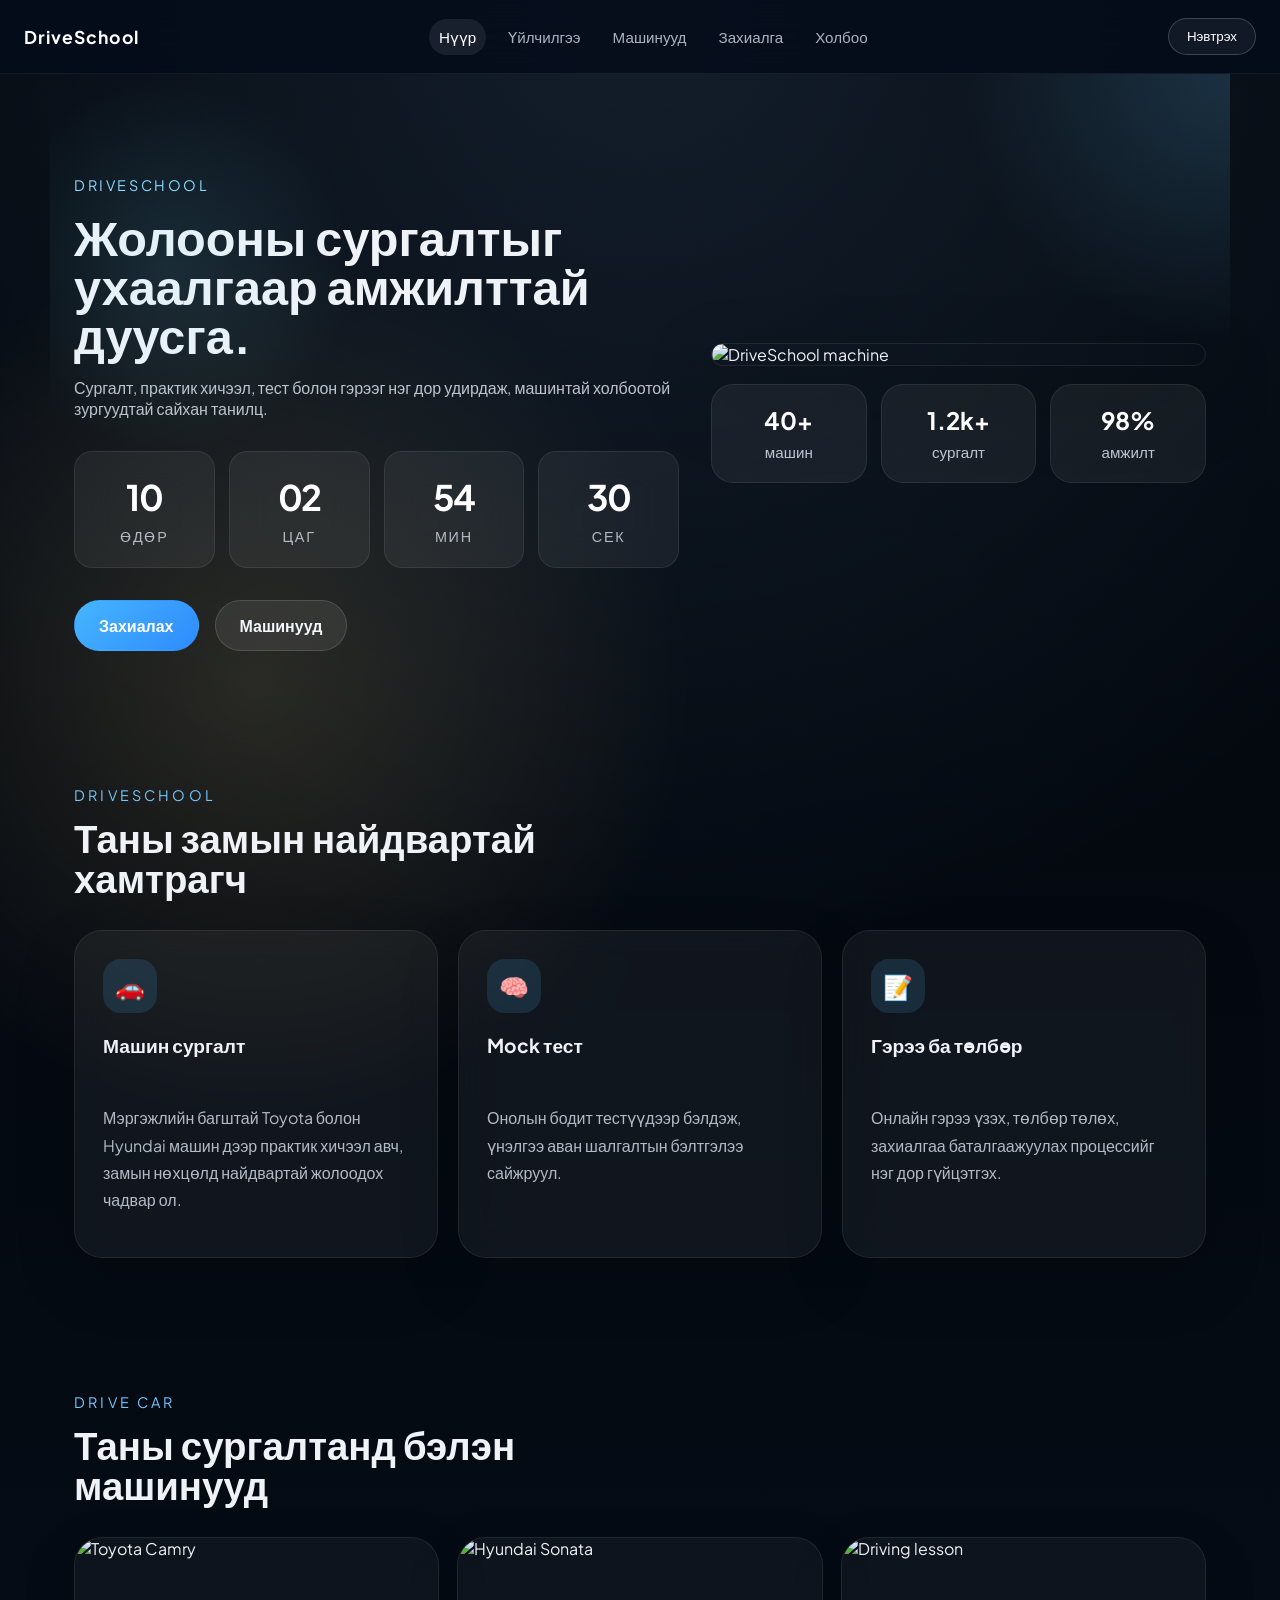
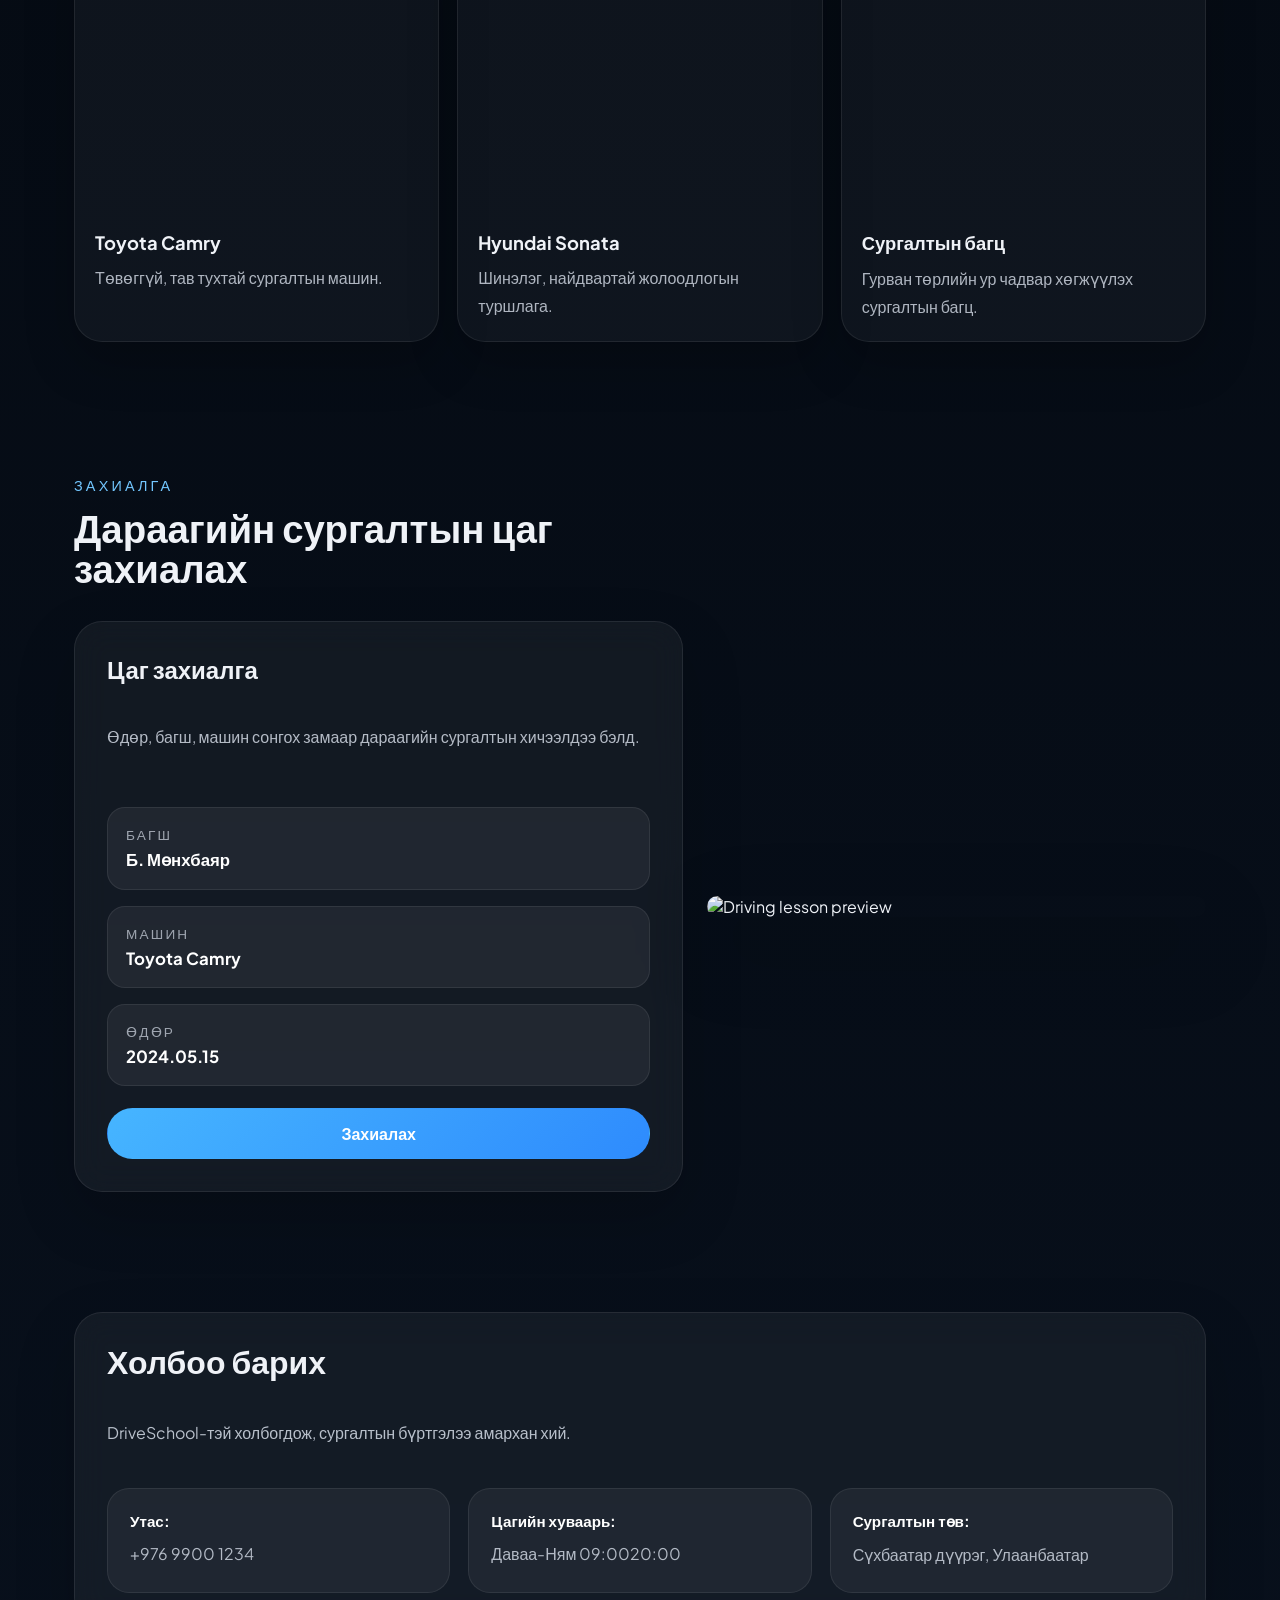
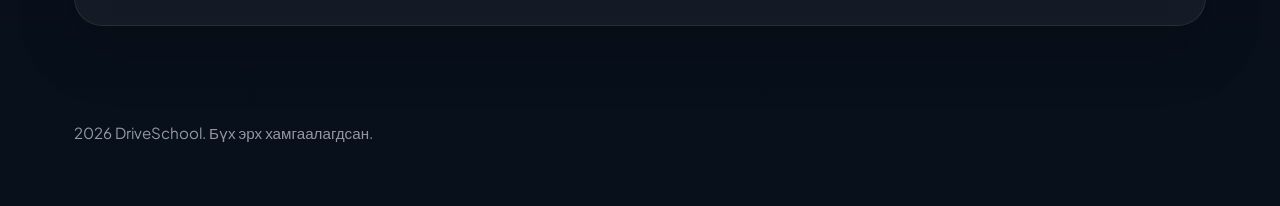
==== index.html @ d587dac7 "first commit" ====
﻿<!DOCTYPE html>
<html lang="mn">
<head>
  <meta charset="UTF-8">
  <meta name="viewport" content="width=device-width, initial-scale=1.0">
  <title>DriveSchool  Жолооны сургалтын систем</title>
  <link rel="preconnect" href="https://fonts.googleapis.com">
  <link href="https://fonts.googleapis.com/css2?family=Plus+Jakarta+Sans:wght@400;500;600;700&display=swap" rel="stylesheet">
  <link rel="stylesheet" href="style.css">
</head>
<body>
  <div class="page-shell">
    <nav class="topbar">
      <a class="brand" href="#home">DriveSchool</a>
      <div class="nav-links">
        <a href="#home" class="nav-link active">Нүүр</a>
        <a href="#services" class="nav-link">Үйлчилгээ</a>
        <a href="#cars" class="nav-link">Машинууд</a>
        <a href="#booking" class="nav-link">Захиалга</a>
        <a href="#contact" class="nav-link">Холбоо</a>
      </div>
      <button class="topbar-btn">Нэвтрэх</button>
    </nav>

    <header class="hero" id="home">
      <div class="hero-copy">
        <span class="eyebrow">DriveSchool</span>
        <h1>Жолооны сургалтыг ухаалгаар амжилттай дуусга.</h1>
        <p>Сургалт, практик хичээл, тест болон гэрээг нэг дор удирдаж, машинтай холбоотой зургуудтай сайхан танилц.</p>
        <div class="countdown-grid" aria-label="Countdown timer">
          <div class="count-box"><span id="days">00</span><small>өдөр</small></div>
          <div class="count-box"><span id="hours">00</span><small>цаг</small></div>
          <div class="count-box"><span id="minutes">00</span><small>мин</small></div>
          <div class="count-box"><span id="seconds">00</span><small>сек</small></div>
        </div>
        <div class="hero-actions">
          <a href="#booking" class="btn btn-primary">Захиалах</a>
          <a href="#cars" class="btn btn-secondary">Машинууд</a>
        </div>
      </div>

      <div class="hero-visual">
        <div class="hero-card">
          <img src="https://images.unsplash.com/photo-1617132920255-6429331d1285?auto=format&fit=crop&w=900&q=80" alt="DriveSchool machine" />
        </div>
        <div class="hero-meta">
          <div><strong>40+</strong><span>машин</span></div>
          <div><strong>1.2k+</strong><span>сургалт</span></div>
          <div><strong>98%</strong><span>амжилт</span></div>
        </div>
      </div>
    </header>

    <section class="section services" id="services">
      <div class="section-head">
        <p class="section-label">DriveSchool</p>
        <h2>Таны замын найдвартай хамтрагч</h2>
      </div>
      <div class="card-grid">
        <article class="glass-card">
          <div class="card-icon">🚗</div>
          <h3>Машин сургалт</h3>
          <p>Мэргэжлийн багштай Toyota болон Hyundai машин дээр практик хичээл авч, замын нөхцөлд найдвартай жолоодох чадвар ол.</p>
        </article>
        <article class="glass-card">
          <div class="card-icon">🧠</div>
          <h3>Mock тест</h3>
          <p>Онолын бодит тестүүдээр бэлдэж, үнэлгээ аван шалгалтын бэлтгэлээ сайжруул.</p>
        </article>
        <article class="glass-card">
          <div class="card-icon">📝</div>
          <h3>Гэрээ ба төлбөр</h3>
          <p>Онлайн гэрээ үзэх, төлбөр төлөх, захиалгаа баталгаажуулах процессийг нэг дор гүйцэтгэх.</p>
        </article>
      </div>
    </section>

    <section class="section cars" id="cars">
      <div class="section-head">
        <p class="section-label">Drive Car</p>
        <h2>Таны сургалтанд бэлэн машинууд</h2>
      </div>
      <div class="car-grid">
        <article class="car-card">
          <img src="https://images.unsplash.com/photo-1493238792000-8113da705763?auto=format&fit=crop&w=900&q=80" alt="Toyota Camry" />
          <div class="car-card-copy">
            <h3>Toyota Camry</h3>
            <p>Төвөггүй, тав тухтай сургалтын машин.</p>
          </div>
        </article>
        <article class="car-card">
          <img src="https://images.unsplash.com/photo-1503376780353-7e6692767b70?auto=format&fit=crop&w=900&q=80" alt="Hyundai Sonata" />
          <div class="car-card-copy">
            <h3>Hyundai Sonata</h3>
            <p>Шинэлэг, найдвартай жолоодлогын туршлага.</p>
          </div>
        </article>
        <article class="car-card">
          <img src="https://images.unsplash.com/photo-1502877338535-766e1452684a?auto=format&fit=crop&w=900&q=80" alt="Driving lesson" />
          <div class="car-card-copy">
            <h3>Сургалтын багц</h3>
            <p>Гурван төрлийн ур чадвар хөгжүүлэх сургалтын багц.</p>
          </div>
        </article>
      </div>
    </section>

    <section class="section booking" id="booking">
      <div class="section-head">
        <p class="section-label">Захиалга</p>
        <h2>Дараагийн сургалтын цаг захиалах</h2>
      </div>
      <div class="booking-grid">
        <div class="booking-panel glass-card">
          <h3>Цаг захиалга</h3>
          <p>Өдөр, багш, машин сонгох замаар дараагийн сургалтын хичээлдээ бэлд.</p>
          <div class="booking-meta">
            <div><span>Багш</span><strong>Б. Мөнхбаяр</strong></div>
            <div><span>Машин</span><strong>Toyota Camry</strong></div>
            <div><span>Өдөр</span><strong>2024.05.15</strong></div>
          </div>
          <a href="#contact" class="btn btn-primary">Захиалах</a>
        </div>
        <div class="booking-preview">
          <img src="https://images.unsplash.com/photo-1511919884226-fd3cad34687c?auto=format&fit=crop&w=900&q=80" alt="Driving lesson preview" />
        </div>
      </div>
    </section>

    <section class="section contact" id="contact">
      <div class="contact-panel glass-card">
        <h2>Холбоо барих</h2>
        <p>DriveSchool-тэй холбогдож, сургалтын бүртгэлээ амархан хий.</p>
        <div class="contact-grid">
          <div><strong>Утас:</strong><p>+976 9900 1234</p></div>
          <div><strong>Цагийн хуваарь:</strong><p>Даваа-Ням 09:0020:00</p></div>
          <div><strong>Сургалтын төв:</strong><p>Сүхбаатар дүүрэг, Улаанбаатар</p></div>
        </div>
      </div>
    </section>

    <footer class="footer">
      <p> 2026 DriveSchool. Бүх эрх хамгаалагдсан.</p>
    </footer>
  </div>

  <script src="app.js"></script>
</body>
</html>
---- style.css ----
﻿/* DriveSchool  Dark glass landing page */
*, *::before, *::after { box-sizing: border-box; }
html, body { margin: 0; padding: 0; min-height: 100%; font-family: 'Plus Jakarta Sans', sans-serif; background: radial-gradient(circle at top, rgba(136, 196, 255, 0.12), transparent 28%), radial-gradient(circle at 20% 20%, rgba(255, 218, 128, 0.14), transparent 15%), linear-gradient(180deg, #03070d 0%, #08101c 100%); color: #eff2f7; }
body { overflow-x: hidden; }
img { max-width: 100%; display: block; }
a { color: inherit; text-decoration: none; }
.page-shell { padding-bottom: 48px; }
.topbar { position: sticky; top: 0; z-index: 20; display: flex; align-items: center; justify-content: space-between; gap: 16px; padding: 18px 24px; background: rgba(4, 12, 26, 0.82); border-bottom: 1px solid rgba(255,255,255,0.06); backdrop-filter: blur(18px); }
.brand { font-size: 1.1rem; font-weight: 700; letter-spacing: 0.06em; color: #fff; }
.nav-links { display: flex; flex-wrap: wrap; gap: 12px; }
.nav-link { font-size: 0.95rem; color: rgba(237,244,255,0.72); padding: 8px 10px; border-radius: 999px; transition: background 0.2s ease, color 0.2s ease; }
.nav-link:hover, .nav-link.active { background: rgba(255,255,255,0.08); color: #fff; }
.topbar-btn { border: 1px solid rgba(255,255,255,0.18); background: rgba(255,255,255,0.06); color: #fff; padding: 10px 18px; border-radius: 999px; cursor: pointer; transition: background 0.2s ease; }
.topbar-btn:hover { background: rgba(255,255,255,0.12); }
.hero { position: relative; display: grid; grid-template-columns: 1.1fr 0.9fr; align-items: center; gap: 32px; max-width: 1180px; margin: 0 auto; padding: 100px 24px 60px; }
.hero::before { content: ''; position: absolute; inset: 0; background: radial-gradient(circle at top right, rgba(103, 198, 255, 0.18), transparent 20%), radial-gradient(circle at 10% 30%, rgba(129, 230, 250, 0.12), transparent 16%); pointer-events: none; }
.eyebrow { display: inline-flex; align-items: center; gap: 10px; margin-bottom: 18px; font-size: 0.9rem; color: #8dd8ff; text-transform: uppercase; letter-spacing: 0.18em; }
.hero-copy h1 { font-size: clamp(3rem, 3.8vw, 4.8rem); line-height: 1.01; margin: 0 0 18px; max-width: 620px; }
.hero-copy p { max-width: 600px; font-size: 1rem; color: rgba(237,244,255,0.78); margin-bottom: 32px; }
.countdown-grid { display: grid; grid-template-columns: repeat(4, minmax(0, 1fr)); gap: 14px; margin-bottom: 32px; }
.count-box { background: rgba(255,255,255,0.06); border: 1px solid rgba(255,255,255,0.08); border-radius: 18px; padding: 22px 18px; text-align: center; backdrop-filter: blur(18px); }
.count-box span { display: block; font-size: 2.2rem; font-weight: 700; color: #fff; letter-spacing: -0.04em; }
.count-box small { display: block; margin-top: 8px; font-size: 0.9rem; color: rgba(237,244,255,0.72); text-transform: uppercase; letter-spacing: 0.12em; }
.hero-actions { display: flex; flex-wrap: wrap; gap: 16px; }
.btn { display: inline-flex; align-items: center; justify-content: center; gap: 10px; padding: 14px 24px; border-radius: 999px; border: 1px solid transparent; font-weight: 600; transition: transform 0.2s ease, background 0.2s ease, border-color 0.2s ease; }
.btn:hover { transform: translateY(-1px); }
.btn-primary { background: linear-gradient(135deg, #46b5ff, #2e8bfd); color: #fff; }
.btn-secondary { background: rgba(255,255,255,0.08); color: #f4f7ff; border-color: rgba(255,255,255,0.14); }
.hero-visual { display: grid; gap: 18px; }
.hero-card { border-radius: 30px; overflow: hidden; box-shadow: 0 30px 70px rgba(0,0,0,0.35); border: 1px solid rgba(255,255,255,0.08); }
.hero-card img { width: 100%; height: 100%; object-fit: cover; }
.hero-meta { display: grid; grid-template-columns: repeat(3, minmax(0, 1fr)); gap: 14px; }
.hero-meta div { background: rgba(255,255,255,0.06); border: 1px solid rgba(255,255,255,0.08); border-radius: 22px; padding: 20px; text-align: center; }
.hero-meta strong { display: block; font-size: 1.5rem; color: #fff; margin-bottom: 6px; }
.hero-meta span { font-size: 0.95rem; color: rgba(237,244,255,0.78); }
.section { max-width: 1180px; margin: 0 auto; padding: 60px 24px; }
.section-head { max-width: 640px; margin-bottom: 32px; }
.section-label { font-size: 0.9rem; text-transform: uppercase; letter-spacing: 0.22em; color: #73c7ff; margin-bottom: 14px; }
.section h2 { font-size: clamp(2rem, 3vw, 3.2rem); margin: 0; line-height: 1.05; }
.card-grid { display: grid; grid-template-columns: repeat(3, minmax(0, 1fr)); gap: 20px; }
.glass-card { background: rgba(255,255,255,0.05); border: 1px solid rgba(255,255,255,0.08); border-radius: 28px; padding: 28px; backdrop-filter: blur(16px); box-shadow: 0 24px 60px rgba(0,0,0,0.18); min-height: 240px; display: flex; flex-direction: column; gap: 20px; }
.card-icon { width: 54px; height: 54px; display: grid; place-items: center; border-radius: 18px; background: rgba(70, 181, 255, 0.14); font-size: 1.5rem; }
.glass-card h3 { font-size: 1.2rem; margin: 0 0 10px; }
.glass-card p { color: rgba(237,244,255,0.74); line-height: 1.7; }
.car-grid { display: grid; grid-template-columns: repeat(3, minmax(0, 1fr)); gap: 18px; }
.car-card { border-radius: 28px; overflow: hidden; background: rgba(255,255,255,0.04); border: 1px solid rgba(255,255,255,0.08); box-shadow: 0 20px 50px rgba(0,0,0,0.22); }
.car-card img { width: 100%; aspect-ratio: 4 / 3; object-fit: cover; }
.car-card-copy { padding: 20px; }
.car-card-copy h3 { margin: 0 0 10px; font-size: 1.15rem; }
.car-card-copy p { margin: 0; color: rgba(237,244,255,0.72); line-height: 1.75; }
.booking-grid { display: grid; grid-template-columns: 1.1fr 0.9fr; gap: 24px; align-items: center; }
.booking-panel { padding: 32px; display: flex; flex-direction: column; gap: 22px; }
.booking-panel h3 { margin: 0; font-size: 1.5rem; }
.booking-panel p { color: rgba(237,244,255,0.74); line-height: 1.8; }
.booking-meta { display: grid; gap: 16px; margin-top: 18px; }
.booking-meta div { background: rgba(255,255,255,0.06); border: 1px solid rgba(255,255,255,0.08); border-radius: 18px; padding: 18px; }
.booking-meta span { display: block; font-size: 0.85rem; color: rgba(237,244,255,0.62); text-transform: uppercase; letter-spacing: 0.16em; margin-bottom: 6px; }
.booking-meta strong { font-size: 1.05rem; display: block; color: #fff; }
.booking-preview { border-radius: 30px; overflow: hidden; box-shadow: 0 30px 80px rgba(0,0,0,0.28); }
.booking-preview img { width: 100%; height: 100%; object-fit: cover; }
.contact-panel { padding: 32px; display: grid; gap: 24px; }
.contact-panel h2 { margin: 0; font-size: clamp(2rem, 2.4vw, 3rem); }
.contact-panel p { color: rgba(237,244,255,0.76); line-height: 1.8; max-width: 620px; }
.contact-grid { display: grid; grid-template-columns: repeat(3, minmax(0, 1fr)); gap: 18px; }
.contact-grid div { background: rgba(255,255,255,0.05); border: 1px solid rgba(255,255,255,0.08); border-radius: 22px; padding: 22px; }
.contact-grid strong { display: block; margin-bottom: 10px; font-size: 0.95rem; color: #fff; }
.contact-grid p { margin: 0; color: rgba(237,244,255,0.72); }
.footer { max-width: 1180px; margin: 0 auto; padding: 22px 24px 0; color: rgba(237,244,255,0.6); font-size: 0.95rem; }
@media (max-width: 1080px) { .hero, .booking-grid { grid-template-columns: 1fr; } .hero-meta, .card-grid, .car-grid, .contact-grid { grid-template-columns: 1fr 1fr; } }
@media (max-width: 820px) { .topbar { flex-direction: column; align-items: flex-start; } .hero { padding-top: 80px; } .nav-links { width: 100%; justify-content: flex-start; } .hero-copy h1 { font-size: 2.8rem; } .countdown-grid { grid-template-columns: repeat(2, minmax(0, 1fr)); } .hero-meta, .card-grid, .car-grid, .contact-grid { grid-template-columns: 1fr; } }
@media (max-width: 560px) { .hero { padding: 60px 18px 40px; } .topbar { padding: 16px 18px; } .hero-copy p, .section h2 { font-size: 1rem; } .count-box { padding: 18px 14px; } }
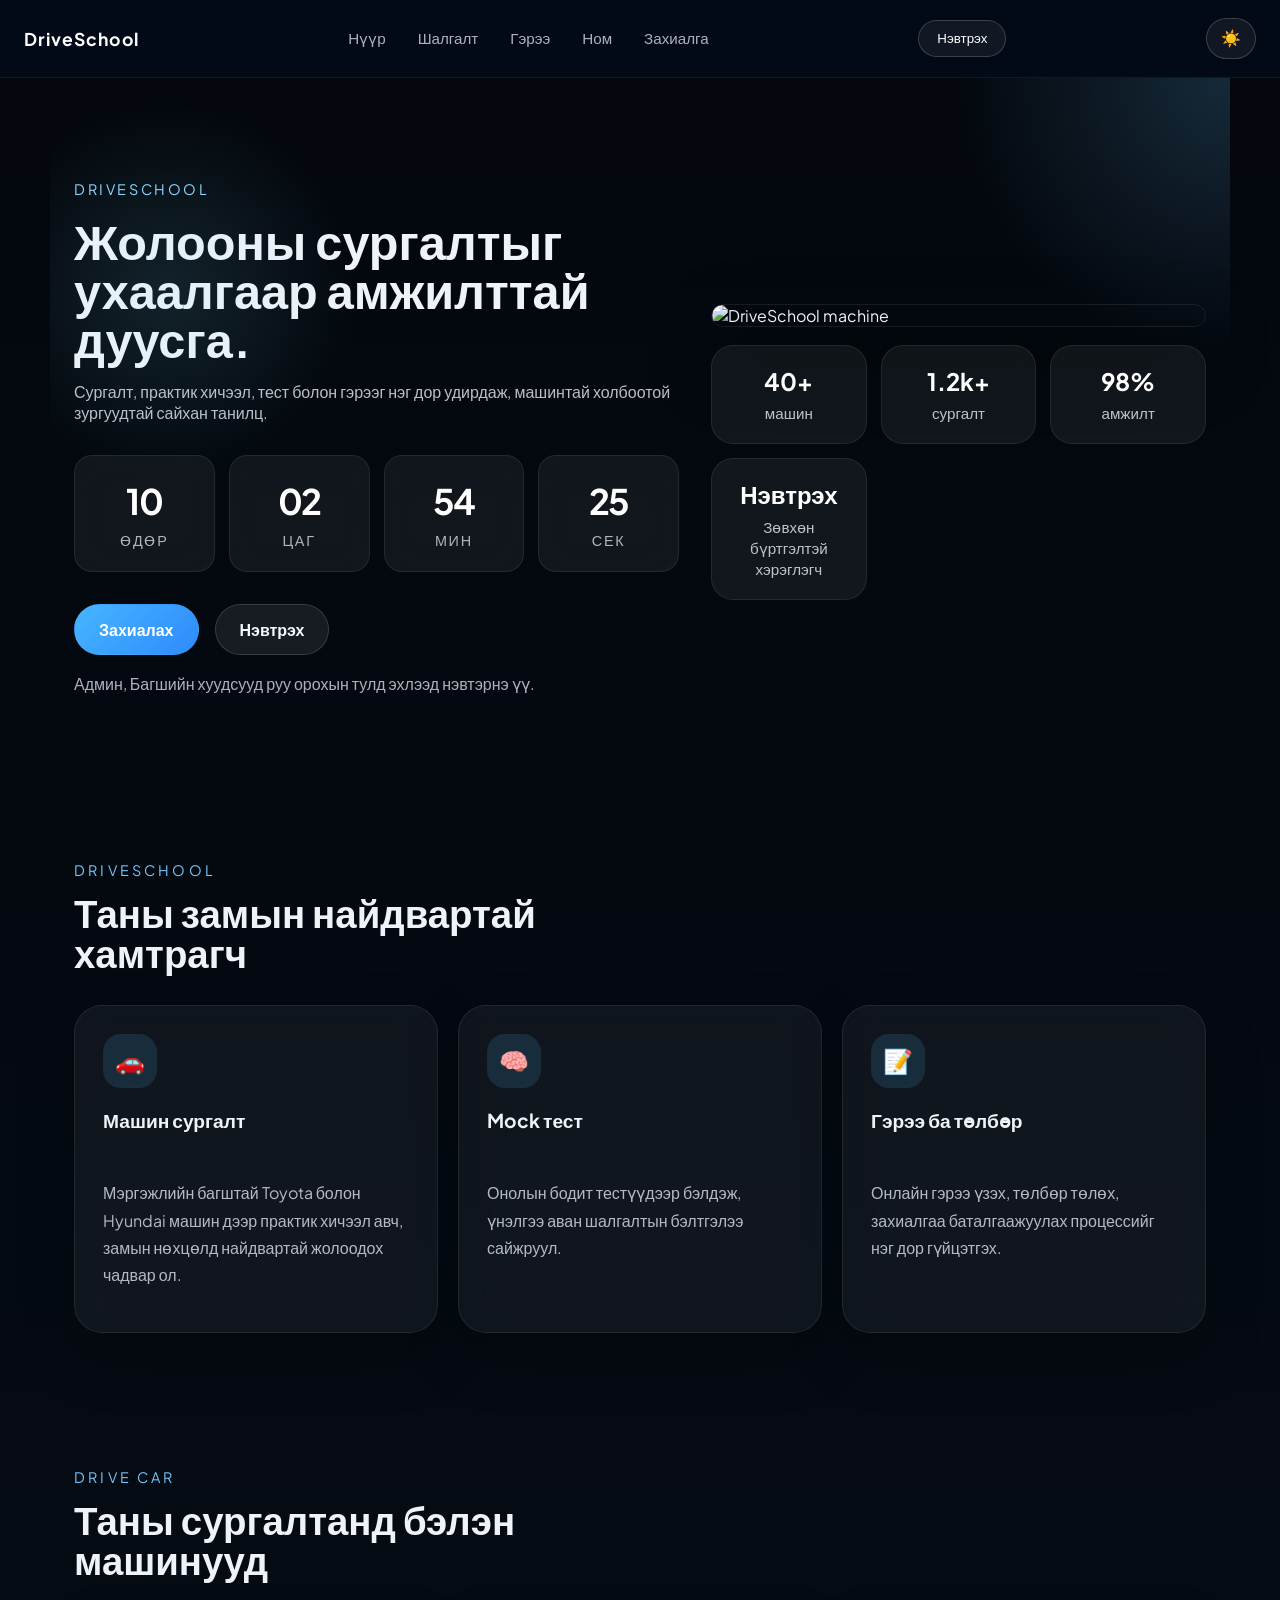
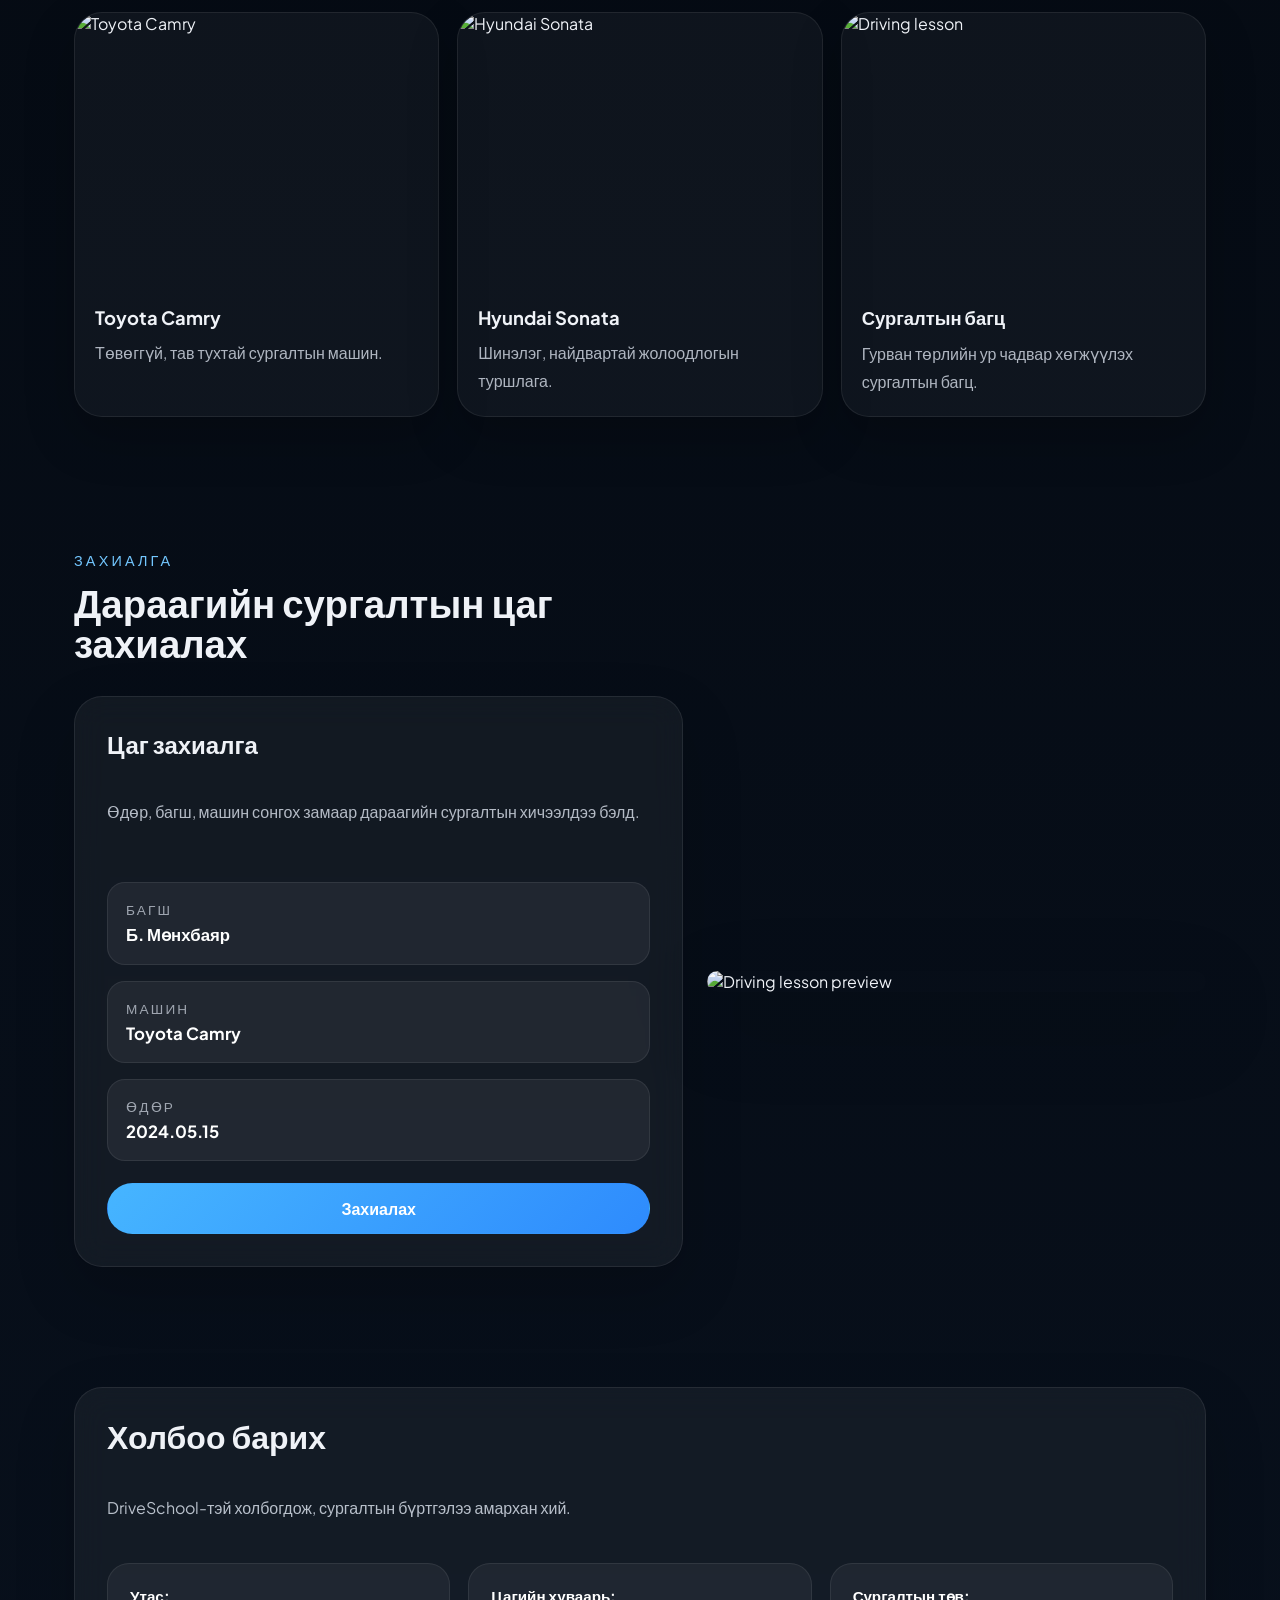
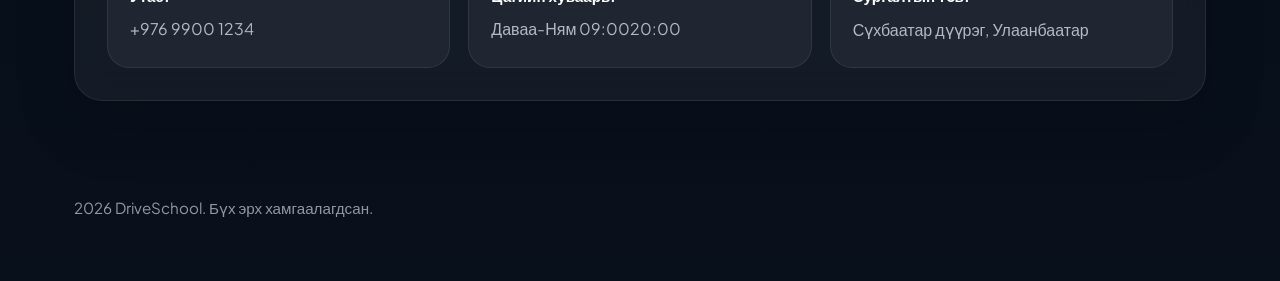
==== commit 97df9bf4: "haha" ====
--- a/index.html
+++ b/index.html
@@ -11,15 +11,16 @@
 <body>
   <div class="page-shell">
     <nav class="topbar">
-      <a class="brand" href="#home">DriveSchool</a>
+      <a class="brand" href="index.html">DriveSchool</a>
       <div class="nav-links">
-        <a href="#home" class="nav-link active">Нүүр</a>
-        <a href="#services" class="nav-link">Үйлчилгээ</a>
-        <a href="#cars" class="nav-link">Машинууд</a>
-        <a href="#booking" class="nav-link">Захиалга</a>
-        <a href="#contact" class="nav-link">Холбоо</a>
+        <a href="index.html" class="nav-link active">Нүүр</a>
+        <a href="test.html" class="nav-link">Шалгалт</a>
+        <a href="contract.html" class="nav-link">Гэрээ</a>
+        <a href="book.html" class="nav-link">Ном</a>
+        <a href="booking.html" class="nav-link">Захиалга</a>
       </div>
       <button class="topbar-btn">Нэвтрэх</button>
+      <button class="theme-btn" type="button" aria-label="Тод/хар горим">🌙</button>
     </nav>
 
     <header class="hero" id="home">
@@ -34,9 +35,10 @@
           <div class="count-box"><span id="seconds">00</span><small>сек</small></div>
         </div>
         <div class="hero-actions">
-          <a href="#booking" class="btn btn-primary">Захиалах</a>
-          <a href="#cars" class="btn btn-secondary">Машинууд</a>
+          <a href="booking.html" class="btn btn-primary">Захиалах</a>
+          <a href="login.html" class="btn btn-secondary">Нэвтрэх</a>
         </div>
+        <p style="color: rgba(237,244,255,0.72); margin-top: 18px; max-width: 620px;">Админ, Багшийн хуудсууд руу орохын тулд эхлээд нэвтэрнэ үү.</p>
       </div>
 
       <div class="hero-visual">
@@ -47,6 +49,7 @@
           <div><strong>40+</strong><span>машин</span></div>
           <div><strong>1.2k+</strong><span>сургалт</span></div>
           <div><strong>98%</strong><span>амжилт</span></div>
+          <div><strong>Нэвтрэх</strong><span>Зөвхөн бүртгэлтэй хэрэглэгч</span></div>
         </div>
       </div>
     </header>
--- a/style.css
+++ b/style.css
@@ -1,6 +1,23 @@
-﻿/* DriveSchool  Dark glass landing page */
-*, *::before, *::after { box-sizing: border-box; }
-html, body { margin: 0; padding: 0; min-height: 100%; font-family: 'Plus Jakarta Sans', sans-serif; background: radial-gradient(circle at top, rgba(136, 196, 255, 0.12), transparent 28%), radial-gradient(circle at 20% 20%, rgba(255, 218, 128, 0.14), transparent 15%), linear-gradient(180deg, #03070d 0%, #08101c 100%); color: #eff2f7; }
+﻿:root {
+  --bg-main: linear-gradient(180deg, #03070d 0%, #08101c 100%);
+  --bg-surface: rgba(255,255,255,0.05);
+  --bg-surface-strong: rgba(255,255,255,0.08);
+  --bg-surface-soft: rgba(255,255,255,0.04);
+  --text-main: #eff2f7;
+  --text-muted: rgba(237,244,255,0.72);
+  --text-muted-strong: rgba(237,244,255,0.82);
+  --border: rgba(255,255,255,0.08);
+  --border-soft: rgba(255,255,255,0.06);
+  --accent: #46b5ff;
+  --accent-strong: #2e8bfd;
+  --shadow: 0 30px 70px rgba(0,0,0,0.35);
+  --shadow-soft: 0 24px 60px rgba(0,0,0,0.18);
+  --surface-blur: blur(18px);
+  --panel-bg: rgba(4, 12, 26, 0.82);
+}
+
+* , *::before, *::after { box-sizing: border-box; }
+html, body { margin: 0; padding: 0; min-height: 100%; font-family: 'Plus Jakarta Sans', sans-serif; background: var(--bg-main); color: var(--text-main); }
 body { overflow-x: hidden; }
 img { max-width: 100%; display: block; }
 a { color: inherit; text-decoration: none; }
@@ -12,6 +29,8 @@
 .nav-link:hover, .nav-link.active { background: rgba(255,255,255,0.08); color: #fff; }
 .topbar-btn { border: 1px solid rgba(255,255,255,0.18); background: rgba(255,255,255,0.06); color: #fff; padding: 10px 18px; border-radius: 999px; cursor: pointer; transition: background 0.2s ease; }
 .topbar-btn:hover { background: rgba(255,255,255,0.12); }
+.theme-btn { border: 1px solid rgba(255,255,255,0.18); background: rgba(255,255,255,0.06); color: #fff; padding: 10px 14px; border-radius: 999px; cursor: pointer; transition: background 0.2s ease; font-size: 1rem; }
+.theme-btn:hover { background: rgba(255,255,255,0.12); }
 .hero { position: relative; display: grid; grid-template-columns: 1.1fr 0.9fr; align-items: center; gap: 32px; max-width: 1180px; margin: 0 auto; padding: 100px 24px 60px; }
 .hero::before { content: ''; position: absolute; inset: 0; background: radial-gradient(circle at top right, rgba(103, 198, 255, 0.18), transparent 20%), radial-gradient(circle at 10% 30%, rgba(129, 230, 250, 0.12), transparent 16%); pointer-events: none; }
 .eyebrow { display: inline-flex; align-items: center; gap: 10px; margin-bottom: 18px; font-size: 0.9rem; color: #8dd8ff; text-transform: uppercase; letter-spacing: 0.18em; }
@@ -69,3 +88,74 @@
 @media (max-width: 1080px) { .hero, .booking-grid { grid-template-columns: 1fr; } .hero-meta, .card-grid, .car-grid, .contact-grid { grid-template-columns: 1fr 1fr; } }
 @media (max-width: 820px) { .topbar { flex-direction: column; align-items: flex-start; } .hero { padding-top: 80px; } .nav-links { width: 100%; justify-content: flex-start; } .hero-copy h1 { font-size: 2.8rem; } .countdown-grid { grid-template-columns: repeat(2, minmax(0, 1fr)); } .hero-meta, .card-grid, .car-grid, .contact-grid { grid-template-columns: 1fr; } }
 @media (max-width: 560px) { .hero { padding: 60px 18px 40px; } .topbar { padding: 16px 18px; } .hero-copy p, .section h2 { font-size: 1rem; } .count-box { padding: 18px 14px; } }
+
+body.light { background: linear-gradient(180deg, #f4f6fb 0%, #e6ebf5 100%); color: #122135; }
+body.light .topbar { background: rgba(255,255,255,0.92); border-color: rgba(18,33,53,0.1); }
+body.light .brand, body.light .nav-link, body.light .topbar-btn, body.light .theme-btn { color: #122135; }
+body.light .nav-link:hover, body.light .nav-link.active { background: rgba(18,33,53,0.08); color: #122135; }
+body.light .topbar-btn, body.light .theme-btn { background: rgba(18,33,53,0.06); border-color: rgba(18,33,53,0.12); }
+body.light .hero::before { background: radial-gradient(circle at top right, rgba(46, 181, 255, 0.12), transparent 20%), radial-gradient(circle at 10% 30%, rgba(33, 91, 177, 0.08), transparent 16%); }
+body.light .hero-card { box-shadow: 0 30px 70px rgba(18,33,53,0.12); border-color: rgba(18,33,53,0.08); }
+body.light .glass-card,
+body.light .car-card,
+body.light .info-card,
+body.light .contact-grid div,
+body.light .dashboard-card { background: rgba(255,255,255,0.85); border-color: rgba(18,33,53,0.08); color: #122135; }
+body.light .glass-card h3,
+body.light .hero-meta strong,
+body.light .card-icon,
+body.light .contact-grid strong,
+body.light .dashboard-card strong,
+body.light .info-card h3,
+body.light .status-pill { color: #122135; }
+body.light .card-icon { background: rgba(70, 181, 255, 0.12); }
+body.light .hero-copy p,
+body.light .section-label,
+body.light .highlights small,
+body.light .form-field label,
+body.light .table th,
+body.light .table td,
+body.light .contact-grid p { color: rgba(18,33,53,0.78); }
+body.light .count-box { background: rgba(255,255,255,0.9); border-color: rgba(18,33,53,0.08); }
+body.light .count-box span { color: #122135; }
+body.light .btn-primary { background: linear-gradient(135deg, #1f5fda, #0d3f96); color: #fff; }
+body.light .btn-secondary { background: rgba(18,33,53,0.08); color: #122135; border-color: rgba(18,33,53,0.12); }
+body.light .form-field input,
+body.light .form-field select,
+body.light .form-field textarea { background: #fff; border-color: rgba(18,33,53,0.12); color: #122135; }
+body.light .footer { color: rgba(18,33,53,0.6); }
+body.light .status-pill.success { background: rgba(70, 181, 255, 0.2); }
+body.light .status-pill.warning { background: rgba(255, 184, 84, 0.18); }
+body.light .status-pill.danger { background: rgba(255, 99, 99, 0.18); }
+
+/* Multi-page layout helpers */
+.topbar { flex-wrap: wrap; }
+.nav-links { max-width: 100%; overflow-x: auto; padding-bottom: 2px; }
+.nav-links::-webkit-scrollbar { height: 8px; }
+.nav-links::-webkit-scrollbar-thumb { background: rgba(255,255,255,0.18); border-radius: 999px; }
+.page-header { margin-bottom: 28px; }
+.page-header h1 { font-size: clamp(2.4rem, 4vw, 3.6rem); margin-bottom: 12px; }
+.page-header p { color: rgba(237,244,255,0.78); line-height: 1.8; max-width: 720px; }
+.form-panel { max-width: 520px; margin: 0 auto; }
+.form-panel .glass-card { min-height: auto; }
+.form-field { display: grid; gap: 10px; margin-bottom: 18px; }
+.form-field label { font-size: 0.9rem; color: rgba(237,244,255,0.72); text-transform: uppercase; letter-spacing: 0.12em; }
+.form-field input, .form-field select, .form-field textarea { width: 100%; padding: 14px 16px; border-radius: 18px; background: rgba(255,255,255,0.06); border: 1px solid rgba(255,255,255,0.12); color: #fff; outline: none; font-size: 1rem; }
+.form-field textarea { min-height: 140px; resize: vertical; }
+.info-grid { display: grid; gap: 18px; grid-template-columns: repeat(3, minmax(0, 1fr)); margin-top: 24px; }
+.info-card { background: rgba(255,255,255,0.05); border: 1px solid rgba(255,255,255,0.08); border-radius: 24px; padding: 24px; }
+.info-card h3 { margin: 0 0 10px; font-size: 1.1rem; }
+.info-card p { margin: 0; color: rgba(237,244,255,0.72); }
+.table { width: 100%; border-collapse: collapse; margin-top: 20px; }
+.table th, .table td { padding: 14px 16px; text-align: left; border-bottom: 1px solid rgba(255,255,255,0.08); color: rgba(237,244,255,0.82); }
+.table th { color: rgba(237,244,255,0.9); font-weight: 600; }
+.status-pill { display: inline-flex; align-items: center; padding: 6px 12px; border-radius: 999px; font-size: 0.85rem; background: rgba(255,255,255,0.08); color: #fff; }
+.status-pill.success { background: rgba(70, 181, 255, 0.18); }
+.status-pill.warning { background: rgba(255, 184, 84, 0.18); }
+.status-pill.danger { background: rgba(255, 99, 99, 0.18); }
+.dashboard-grid { display: grid; grid-template-columns: repeat(3, minmax(0, 1fr)); gap: 20px; margin-top: 24px; }
+.dashboard-card { background: rgba(255,255,255,0.05); border: 1px solid rgba(255,255,255,0.08); border-radius: 28px; padding: 26px; }
+.dashboard-card strong { display: block; font-size: 2rem; margin-bottom: 10px; }
+.dashboard-card span { color: rgba(237,244,255,0.72); }
+@media (max-width: 920px) { .info-grid, .dashboard-grid { grid-template-columns: 1fr 1fr; } }
+@media (max-width: 640px) { .info-grid, .dashboard-grid { grid-template-columns: 1fr; } }
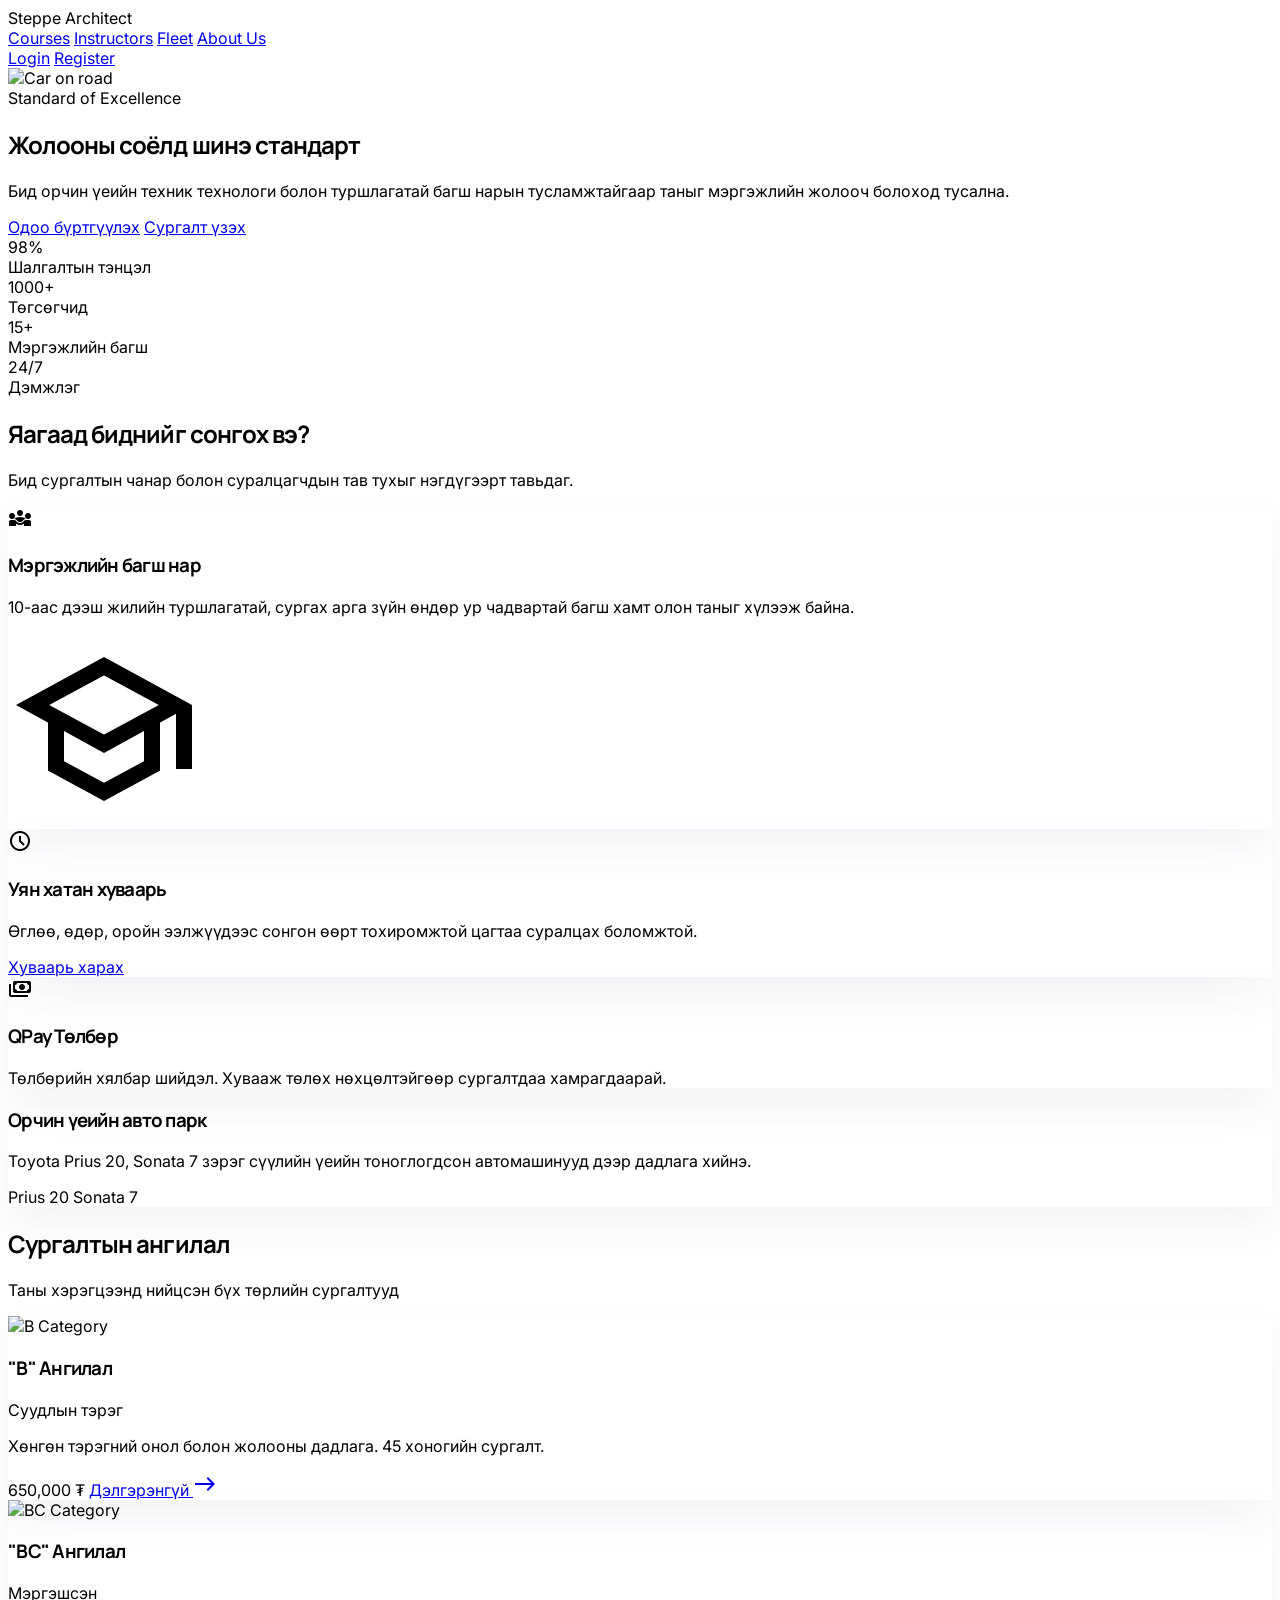
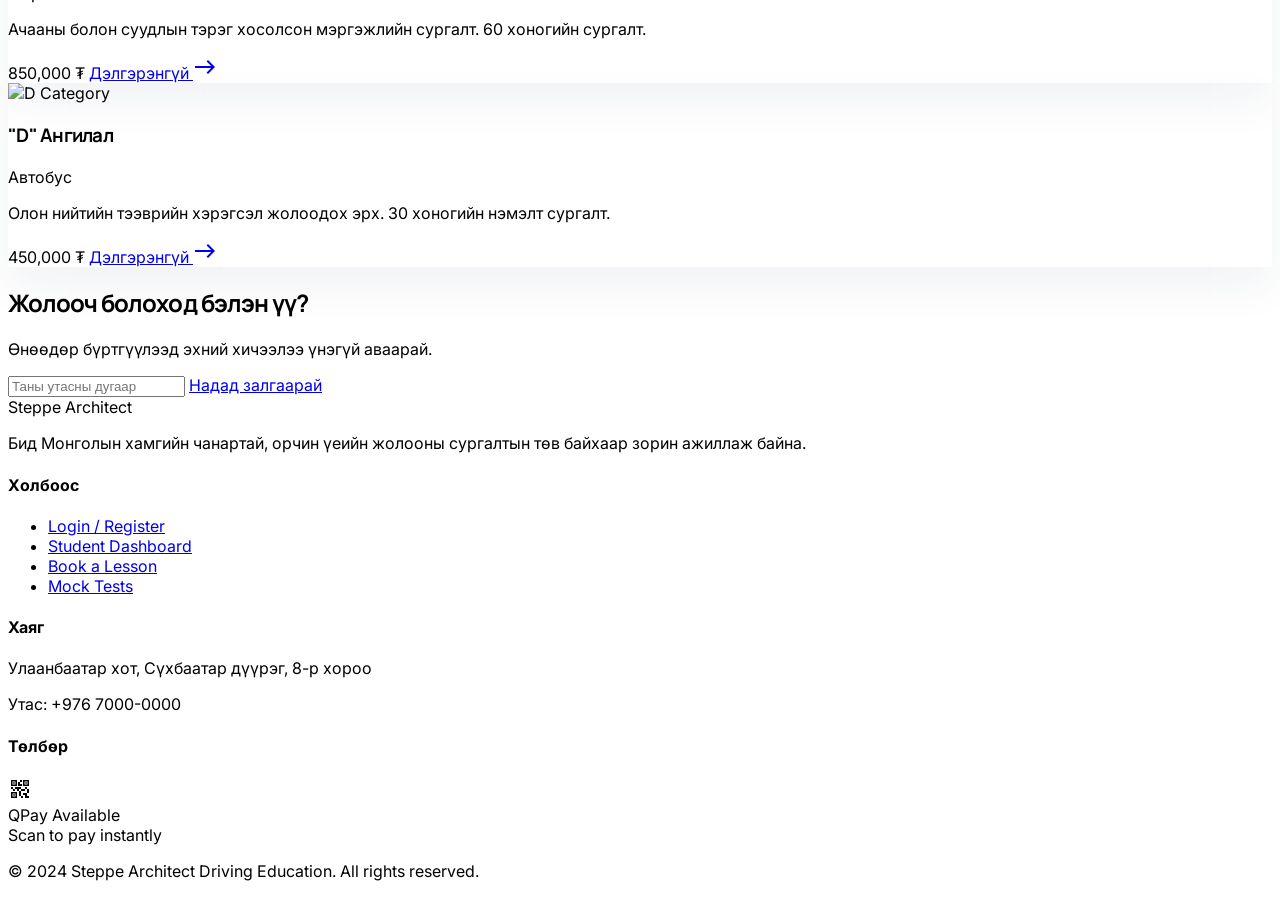
==== commit 50355368: "front" ====
--- a/index.html
+++ b/index.html
@@ -1,152 +1,251 @@
-﻿<!DOCTYPE html>
+<!DOCTYPE html>
 <html lang="mn">
 <head>
-  <meta charset="UTF-8">
-  <meta name="viewport" content="width=device-width, initial-scale=1.0">
-  <title>DriveSchool  Жолооны сургалтын систем</title>
-  <link rel="preconnect" href="https://fonts.googleapis.com">
-  <link href="https://fonts.googleapis.com/css2?family=Plus+Jakarta+Sans:wght@400;500;600;700&display=swap" rel="stylesheet">
-  <link rel="stylesheet" href="style.css">
+<meta charset="utf-8"/>
+<meta content="width=device-width, initial-scale=1.0" name="viewport"/>
+<title>Steppe Architect Driving Education</title>
+<script src="https://cdn.tailwindcss.com?plugins=forms,container-queries"></script>
+<link href="https://fonts.googleapis.com/css2?family=Manrope:wght@700;800&family=Inter:wght@400;500;600&display=swap" rel="stylesheet"/>
+<link href="https://fonts.googleapis.com/css2?family=Material+Symbols+Outlined:wght,FILL@100..700,0..1&display=swap" rel="stylesheet"/>
+<script id="tailwind-config">
+tailwind.config = {
+  darkMode: "class",
+  theme: {
+    extend: {
+      colors: {
+        "surface-container-highest": "#e0e3e5","surface-tint": "#425f8f","on-surface": "#191c1e","secondary-fixed-dim": "#6fd7d6","on-primary": "#ffffff","surface-container": "#eceef0","on-secondary-fixed": "#002020","primary-fixed-dim": "#abc7fe","on-background": "#191c1e","inverse-on-surface": "#eff1f3","tertiary": "#2f1100","surface-container-high": "#e6e8ea","on-primary-fixed-variant": "#294776","on-primary-fixed": "#001b3e","secondary": "#006a6a","on-error-container": "#93000a","on-secondary-container": "#007070","surface-variant": "#e0e3e5","on-secondary": "#ffffff","outline": "#747780","inverse-primary": "#abc7fe","on-tertiary-fixed-variant": "#6e3914","surface-container-low": "#f2f4f6","secondary-fixed": "#8cf3f3","on-secondary-fixed-variant": "#004f4f","error": "#ba1a1a","on-tertiary-fixed": "#321200","secondary-container": "#8cf3f3","primary-fixed": "#d6e3ff","tertiary-fixed": "#ffdbc9","on-surface-variant": "#43474f","background": "#f7f9fb","tertiary-fixed-dim": "#ffb68b","inverse-surface": "#2d3133","on-error": "#ffffff","outline-variant": "#c4c6d0","primary": "#00193b","error-container": "#ffdad6","tertiary-container": "#4f2100","on-primary-container": "#7a97cb","primary-container": "#0a2e5c","surface-bright": "#f7f9fb","on-tertiary-container": "#cb855a","surface-container-lowest": "#ffffff","on-tertiary": "#ffffff","surface-dim": "#d8dadc","surface": "#f7f9fb"
+      },
+      borderRadius: {"DEFAULT": "0.25rem","lg": "0.5rem","xl": "0.75rem","full": "9999px"},
+      fontFamily: {"headline": ["Manrope"],"body": ["Inter"],"label": ["Inter"]}
+    }
+  }
+}
+</script>
+<style>
+body { font-family: 'Inter', sans-serif; }
+h1, h2, h3, .headline { font-family: 'Manrope', sans-serif; letter-spacing: -0.04em; }
+.material-symbols-outlined { font-variation-settings: 'FILL' 0, 'wght' 400, 'GRAD' 0, 'opsz' 24; }
+.ambient-shadow { box-shadow: 0 20px 40px rgba(10, 46, 92, 0.06); }
+</style>
 </head>
-<body>
-  <div class="page-shell">
-    <nav class="topbar">
-      <a class="brand" href="index.html">DriveSchool</a>
-      <div class="nav-links">
-        <a href="index.html" class="nav-link active">Нүүр</a>
-        <a href="test.html" class="nav-link">Шалгалт</a>
-        <a href="contract.html" class="nav-link">Гэрээ</a>
-        <a href="book.html" class="nav-link">Ном</a>
-        <a href="booking.html" class="nav-link">Захиалга</a>
-      </div>
-      <button class="topbar-btn">Нэвтрэх</button>
-      <button class="theme-btn" type="button" aria-label="Тод/хар горим">🌙</button>
-    </nav>
-
-    <header class="hero" id="home">
-      <div class="hero-copy">
-        <span class="eyebrow">DriveSchool</span>
-        <h1>Жолооны сургалтыг ухаалгаар амжилттай дуусга.</h1>
-        <p>Сургалт, практик хичээл, тест болон гэрээг нэг дор удирдаж, машинтай холбоотой зургуудтай сайхан танилц.</p>
-        <div class="countdown-grid" aria-label="Countdown timer">
-          <div class="count-box"><span id="days">00</span><small>өдөр</small></div>
-          <div class="count-box"><span id="hours">00</span><small>цаг</small></div>
-          <div class="count-box"><span id="minutes">00</span><small>мин</small></div>
-          <div class="count-box"><span id="seconds">00</span><small>сек</small></div>
-        </div>
-        <div class="hero-actions">
-          <a href="booking.html" class="btn btn-primary">Захиалах</a>
-          <a href="login.html" class="btn btn-secondary">Нэвтрэх</a>
-        </div>
-        <p style="color: rgba(237,244,255,0.72); margin-top: 18px; max-width: 620px;">Админ, Багшийн хуудсууд руу орохын тулд эхлээд нэвтэрнэ үү.</p>
-      </div>
-
-      <div class="hero-visual">
-        <div class="hero-card">
-          <img src="https://images.unsplash.com/photo-1617132920255-6429331d1285?auto=format&fit=crop&w=900&q=80" alt="DriveSchool machine" />
-        </div>
-        <div class="hero-meta">
-          <div><strong>40+</strong><span>машин</span></div>
-          <div><strong>1.2k+</strong><span>сургалт</span></div>
-          <div><strong>98%</strong><span>амжилт</span></div>
-          <div><strong>Нэвтрэх</strong><span>Зөвхөн бүртгэлтэй хэрэглэгч</span></div>
-        </div>
-      </div>
-    </header>
-
-    <section class="section services" id="services">
-      <div class="section-head">
-        <p class="section-label">DriveSchool</p>
-        <h2>Таны замын найдвартай хамтрагч</h2>
-      </div>
-      <div class="card-grid">
-        <article class="glass-card">
-          <div class="card-icon">🚗</div>
-          <h3>Машин сургалт</h3>
-          <p>Мэргэжлийн багштай Toyota болон Hyundai машин дээр практик хичээл авч, замын нөхцөлд найдвартай жолоодох чадвар ол.</p>
-        </article>
-        <article class="glass-card">
-          <div class="card-icon">🧠</div>
-          <h3>Mock тест</h3>
-          <p>Онолын бодит тестүүдээр бэлдэж, үнэлгээ аван шалгалтын бэлтгэлээ сайжруул.</p>
-        </article>
-        <article class="glass-card">
-          <div class="card-icon">📝</div>
-          <h3>Гэрээ ба төлбөр</h3>
-          <p>Онлайн гэрээ үзэх, төлбөр төлөх, захиалгаа баталгаажуулах процессийг нэг дор гүйцэтгэх.</p>
-        </article>
-      </div>
-    </section>
-
-    <section class="section cars" id="cars">
-      <div class="section-head">
-        <p class="section-label">Drive Car</p>
-        <h2>Таны сургалтанд бэлэн машинууд</h2>
-      </div>
-      <div class="car-grid">
-        <article class="car-card">
-          <img src="https://images.unsplash.com/photo-1493238792000-8113da705763?auto=format&fit=crop&w=900&q=80" alt="Toyota Camry" />
-          <div class="car-card-copy">
-            <h3>Toyota Camry</h3>
-            <p>Төвөггүй, тав тухтай сургалтын машин.</p>
-          </div>
-        </article>
-        <article class="car-card">
-          <img src="https://images.unsplash.com/photo-1503376780353-7e6692767b70?auto=format&fit=crop&w=900&q=80" alt="Hyundai Sonata" />
-          <div class="car-card-copy">
-            <h3>Hyundai Sonata</h3>
-            <p>Шинэлэг, найдвартай жолоодлогын туршлага.</p>
-          </div>
-        </article>
-        <article class="car-card">
-          <img src="https://images.unsplash.com/photo-1502877338535-766e1452684a?auto=format&fit=crop&w=900&q=80" alt="Driving lesson" />
-          <div class="car-card-copy">
-            <h3>Сургалтын багц</h3>
-            <p>Гурван төрлийн ур чадвар хөгжүүлэх сургалтын багц.</p>
-          </div>
-        </article>
-      </div>
-    </section>
-
-    <section class="section booking" id="booking">
-      <div class="section-head">
-        <p class="section-label">Захиалга</p>
-        <h2>Дараагийн сургалтын цаг захиалах</h2>
-      </div>
-      <div class="booking-grid">
-        <div class="booking-panel glass-card">
-          <h3>Цаг захиалга</h3>
-          <p>Өдөр, багш, машин сонгох замаар дараагийн сургалтын хичээлдээ бэлд.</p>
-          <div class="booking-meta">
-            <div><span>Багш</span><strong>Б. Мөнхбаяр</strong></div>
-            <div><span>Машин</span><strong>Toyota Camry</strong></div>
-            <div><span>Өдөр</span><strong>2024.05.15</strong></div>
-          </div>
-          <a href="#contact" class="btn btn-primary">Захиалах</a>
-        </div>
-        <div class="booking-preview">
-          <img src="https://images.unsplash.com/photo-1511919884226-fd3cad34687c?auto=format&fit=crop&w=900&q=80" alt="Driving lesson preview" />
-        </div>
-      </div>
-    </section>
-
-    <section class="section contact" id="contact">
-      <div class="contact-panel glass-card">
-        <h2>Холбоо барих</h2>
-        <p>DriveSchool-тэй холбогдож, сургалтын бүртгэлээ амархан хий.</p>
-        <div class="contact-grid">
-          <div><strong>Утас:</strong><p>+976 9900 1234</p></div>
-          <div><strong>Цагийн хуваарь:</strong><p>Даваа-Ням 09:0020:00</p></div>
-          <div><strong>Сургалтын төв:</strong><p>Сүхбаатар дүүрэг, Улаанбаатар</p></div>
-        </div>
-      </div>
-    </section>
-
-    <footer class="footer">
-      <p> 2026 DriveSchool. Бүх эрх хамгаалагдсан.</p>
-    </footer>
+<body class="bg-surface text-on-surface">
+<!-- TopNavBar -->
+<header class="sticky top-0 z-50 bg-slate-50/80 backdrop-blur-xl">
+  <nav class="flex justify-between items-center w-full px-8 py-4 max-w-7xl mx-auto">
+    <div class="text-xl font-bold tracking-tighter text-blue-900">Steppe Architect</div>
+    <div class="hidden md:flex items-center gap-8">
+      <a class="text-blue-900 font-bold border-b-2 border-teal-600" href="index.html">Courses</a>
+      <a class="text-slate-600 font-medium hover:text-teal-600 transition-colors" href="index.html#instructors">Instructors</a>
+      <a class="text-slate-600 font-medium hover:text-teal-600 transition-colors" href="index.html#fleet">Fleet</a>
+      <a class="text-slate-600 font-medium hover:text-teal-600 transition-colors" href="index.html#about">About Us</a>
+    </div>
+    <div class="flex items-center gap-4">
+      <a href="login.html" class="px-5 py-2 text-blue-900 font-medium hover:opacity-80 transition-opacity">Login</a>
+      <a href="login.html" class="px-6 py-2 bg-primary text-on-primary rounded-xl font-bold transition-transform active:scale-95 duration-150">Register</a>
+    </div>
+  </nav>
+</header>
+<main>
+  <!-- Hero Section -->
+  <section class="relative min-h-[870px] flex items-center overflow-hidden bg-primary">
+    <div class="absolute inset-0 opacity-40">
+      <img class="w-full h-full object-cover" src="https://images.unsplash.com/photo-1449965408869-eaa3f722e40d?w=1600&q=80" alt="Car on road"/>
+      <div class="absolute inset-0 bg-gradient-to-r from-primary via-primary/40 to-transparent"></div>
+    </div>
+    <div class="relative z-10 max-w-7xl mx-auto px-8 w-full">
+      <div class="max-w-2xl">
+        <span class="inline-block px-3 py-1 rounded-full bg-secondary-container text-on-secondary-container text-xs font-bold tracking-widest uppercase mb-6">Standard of Excellence</span>
+        <h1 class="text-5xl md:text-7xl font-extrabold text-white leading-[1.1] mb-8">Жолооны соёлд шинэ стандарт</h1>
+        <p class="text-lg text-on-primary-container mb-10 max-w-lg font-medium leading-relaxed">Бид орчин үеийн техник технологи болон туршлагатай багш нарын тусламжтайгаар таныг мэргэжлийн жолооч болоход тусална.</p>
+        <div class="flex flex-col sm:flex-row gap-4">
+          <a href="login.html" class="px-8 py-4 bg-secondary text-on-secondary rounded-xl font-bold text-lg shadow-xl hover:scale-[1.02] active:scale-95 transition-all text-center">Одоо бүртгүүлэх</a>
+          <a href="student-dashboard.html" class="px-8 py-4 bg-white/10 backdrop-blur-md text-white border border-white/20 rounded-xl font-bold text-lg hover:bg-white/20 transition-all text-center">Сургалт үзэх</a>
+        </div>
+      </div>
+    </div>
+  </section>
+
+  <!-- Trust Metrics -->
+  <section class="py-16 bg-surface-container-low">
+    <div class="max-w-7xl mx-auto px-8">
+      <div class="grid grid-cols-2 md:grid-cols-4 gap-12 text-center">
+        <div class="space-y-2"><div class="text-5xl font-extrabold text-primary tracking-tighter">98%</div><div class="text-sm font-semibold text-outline tracking-wider uppercase">Шалгалтын тэнцэл</div></div>
+        <div class="space-y-2"><div class="text-5xl font-extrabold text-primary tracking-tighter">1000+</div><div class="text-sm font-semibold text-outline tracking-wider uppercase">Төгсөгчид</div></div>
+        <div class="space-y-2"><div class="text-5xl font-extrabold text-primary tracking-tighter">15+</div><div class="text-sm font-semibold text-outline tracking-wider uppercase">Мэргэжлийн багш</div></div>
+        <div class="space-y-2"><div class="text-5xl font-extrabold text-primary tracking-tighter">24/7</div><div class="text-sm font-semibold text-outline tracking-wider uppercase">Дэмжлэг</div></div>
+      </div>
+    </div>
+  </section>
+
+  <!-- Features Section: Bento Grid -->
+  <section class="py-24 bg-surface" id="fleet">
+    <div class="max-w-7xl mx-auto px-8">
+      <div class="mb-16">
+        <h2 class="text-4xl font-extrabold text-primary mb-4">Яагаад биднийг сонгох вэ?</h2>
+        <p class="text-outline text-lg max-w-xl">Бид сургалтын чанар болон суралцагчдын тав тухыг нэгдүгээрт тавьдаг.</p>
+      </div>
+      <div class="grid grid-cols-1 md:grid-cols-12 gap-6 h-auto md:h-[600px]">
+        <div class="md:col-span-8 bg-surface-container-lowest p-10 rounded-[2rem] flex flex-col justify-between overflow-hidden relative group ambient-shadow">
+          <div class="relative z-10">
+            <div class="w-12 h-12 rounded-xl bg-primary-container flex items-center justify-center text-on-primary-container mb-6">
+              <span class="material-symbols-outlined">diversity_3</span>
+            </div>
+            <h3 class="text-3xl font-bold text-primary mb-4" id="instructors">Мэргэжлийн багш нар</h3>
+            <p class="text-on-surface-variant max-w-md text-lg">10-аас дээш жилийн туршлагатай, сургах арга зүйн өндөр ур чадвартай багш хамт олон таныг хүлээж байна.</p>
+          </div>
+          <div class="absolute right-0 bottom-0 w-1/2 opacity-10 group-hover:opacity-20 transition-opacity">
+            <span class="material-symbols-outlined" style="font-size:12rem">school</span>
+          </div>
+        </div>
+        <div class="md:col-span-4 bg-secondary text-on-secondary p-10 rounded-[2rem] flex flex-col justify-between ambient-shadow">
+          <div>
+            <div class="w-12 h-12 rounded-xl bg-white/20 flex items-center justify-center text-white mb-6">
+              <span class="material-symbols-outlined">schedule</span>
+            </div>
+            <h3 class="text-3xl font-bold mb-4">Уян хатан хуваарь</h3>
+            <p class="opacity-90">Өглөө, өдөр, оройн ээлжүүдээс сонгон өөрт тохиромжтой цагтаа суралцах боломжтой.</p>
+          </div>
+          <a href="booking.html" class="mt-8 py-3 px-6 bg-white text-secondary font-bold rounded-xl self-start hover:bg-opacity-90 transition-all">Хуваарь харах</a>
+        </div>
+        <div class="md:col-span-4 bg-surface-container-high p-10 rounded-[2rem] ambient-shadow">
+          <div class="w-12 h-12 rounded-xl bg-secondary-container flex items-center justify-center text-on-secondary-container mb-6">
+            <span class="material-symbols-outlined">payments</span>
+          </div>
+          <h3 class="text-2xl font-bold text-primary mb-4">QPay Төлбөр</h3>
+          <p class="text-on-surface-variant text-sm">Төлбөрийн хялбар шийдэл. Хувааж төлөх нөхцөлтэйгөөр сургалтдаа хамрагдаарай.</p>
+        </div>
+        <div class="md:col-span-8 bg-primary text-white p-10 rounded-[2rem] relative overflow-hidden flex items-center ambient-shadow">
+          <div class="relative z-10 w-full md:w-1/2">
+            <h3 class="text-3xl font-bold mb-4">Орчин үеийн авто парк</h3>
+            <p class="opacity-80 mb-6 text-lg">Toyota Prius 20, Sonata 7 зэрэг сүүлийн үеийн тоноглогдсон автомашинууд дээр дадлага хийнэ.</p>
+            <div class="flex gap-2">
+              <span class="px-3 py-1 bg-white/10 rounded-lg text-xs font-bold border border-white/10">Prius 20</span>
+              <span class="px-3 py-1 bg-white/10 rounded-lg text-xs font-bold border border-white/10">Sonata 7</span>
+            </div>
+          </div>
+        </div>
+      </div>
+    </div>
+  </section>
+
+  <!-- Courses Section -->
+  <section class="py-24 bg-surface-container-low">
+    <div class="max-w-7xl mx-auto px-8">
+      <div class="flex justify-between items-end mb-16">
+        <div>
+          <h2 class="text-4xl font-extrabold text-primary mb-4">Сургалтын ангилал</h2>
+          <p class="text-outline text-lg">Таны хэрэгцээнд нийцсэн бүх төрлийн сургалтууд</p>
+        </div>
+      </div>
+      <div class="grid grid-cols-1 md:grid-cols-3 gap-8">
+        <div class="group bg-surface-container-lowest rounded-[2rem] overflow-hidden ambient-shadow transition-transform hover:-translate-y-2">
+          <div class="h-64 overflow-hidden bg-slate-200">
+            <img class="w-full h-full object-cover group-hover:scale-105 transition-transform duration-500" src="https://images.unsplash.com/photo-1544636331-e26879cd4d9b?w=600&q=80" alt="B Category"/>
+          </div>
+          <div class="p-8">
+            <div class="flex justify-between items-start mb-4">
+              <h3 class="text-2xl font-bold text-primary">"B" Ангилал</h3>
+              <span class="bg-secondary-container text-on-secondary-container px-3 py-1 rounded-lg font-bold text-sm">Суудлын тэрэг</span>
+            </div>
+            <p class="text-on-surface-variant mb-6 text-sm">Хөнгөн тэрэгний онол болон жолооны дадлага. 45 хоногийн сургалт.</p>
+            <div class="flex items-center justify-between pt-6 border-t border-surface-container">
+              <span class="text-xl font-extrabold text-primary">650,000 ₮</span>
+              <a href="login.html" class="flex items-center gap-2 text-secondary font-bold hover:underline underline-offset-4">Дэлгэрэнгүй <span class="material-symbols-outlined text-sm">east</span></a>
+            </div>
+          </div>
+        </div>
+        <div class="group bg-surface-container-lowest rounded-[2rem] overflow-hidden ambient-shadow transition-transform hover:-translate-y-2">
+          <div class="h-64 overflow-hidden bg-slate-200">
+            <img class="w-full h-full object-cover group-hover:scale-105 transition-transform duration-500" src="https://images.unsplash.com/photo-1601584115197-04ecc0da31d7?w=600&q=80" alt="BC Category"/>
+          </div>
+          <div class="p-8">
+            <div class="flex justify-between items-start mb-4">
+              <h3 class="text-2xl font-bold text-primary">"BC" Ангилал</h3>
+              <span class="bg-secondary-container text-on-secondary-container px-3 py-1 rounded-lg font-bold text-sm">Мэргэшсэн</span>
+            </div>
+            <p class="text-on-surface-variant mb-6 text-sm">Ачааны болон суудлын тэрэг хосолсон мэргэжлийн сургалт. 60 хоногийн сургалт.</p>
+            <div class="flex items-center justify-between pt-6 border-t border-surface-container">
+              <span class="text-xl font-extrabold text-primary">850,000 ₮</span>
+              <a href="login.html" class="flex items-center gap-2 text-secondary font-bold hover:underline underline-offset-4">Дэлгэрэнгүй <span class="material-symbols-outlined text-sm">east</span></a>
+            </div>
+          </div>
+        </div>
+        <div class="group bg-surface-container-lowest rounded-[2rem] overflow-hidden ambient-shadow transition-transform hover:-translate-y-2">
+          <div class="h-64 overflow-hidden bg-slate-200">
+            <img class="w-full h-full object-cover group-hover:scale-105 transition-transform duration-500" src="https://images.unsplash.com/photo-1570125909232-eb263c188f7e?w=600&q=80" alt="D Category"/>
+          </div>
+          <div class="p-8">
+            <div class="flex justify-between items-start mb-4">
+              <h3 class="text-2xl font-bold text-primary">"D" Ангилал</h3>
+              <span class="bg-secondary-container text-on-secondary-container px-3 py-1 rounded-lg font-bold text-sm">Автобус</span>
+            </div>
+            <p class="text-on-surface-variant mb-6 text-sm">Олон нийтийн тээврийн хэрэгсэл жолоодох эрх. 30 хоногийн нэмэлт сургалт.</p>
+            <div class="flex items-center justify-between pt-6 border-t border-surface-container">
+              <span class="text-xl font-extrabold text-primary">450,000 ₮</span>
+              <a href="login.html" class="flex items-center gap-2 text-secondary font-bold hover:underline underline-offset-4">Дэлгэрэнгүй <span class="material-symbols-outlined text-sm">east</span></a>
+            </div>
+          </div>
+        </div>
+      </div>
+    </div>
+  </section>
+
+  <!-- CTA -->
+  <section class="py-24 bg-surface" id="about">
+    <div class="max-w-7xl mx-auto px-8">
+      <div class="bg-primary rounded-[3rem] p-12 md:p-20 relative overflow-hidden flex flex-col md:flex-row items-center justify-between gap-12">
+        <div class="absolute inset-0 opacity-10 pointer-events-none">
+          <div class="absolute top-0 right-0 w-[400px] h-[400px] bg-secondary rounded-full blur-[100px]"></div>
+        </div>
+        <div class="relative z-10 text-center md:text-left">
+          <h2 class="text-4xl md:text-5xl font-extrabold text-white mb-6">Жолооч болоход бэлэн үү?</h2>
+          <p class="text-on-primary-container text-lg max-w-md">Өнөөдөр бүртгүүлээд эхний хичээлээ үнэгүй аваарай.</p>
+        </div>
+        <div class="relative z-10 w-full max-w-md">
+          <div class="flex flex-col gap-4">
+            <input class="w-full px-6 py-4 bg-white/10 border border-white/20 rounded-xl text-white placeholder-white/40 focus:outline-none focus:ring-2 focus:ring-secondary" placeholder="Таны утасны дугаар" type="text"/>
+            <a href="login.html" class="w-full px-6 py-4 bg-secondary text-on-secondary font-bold rounded-xl text-lg hover:scale-[1.02] active:scale-95 transition-all text-center block">Надад залгаарай</a>
+          </div>
+        </div>
+      </div>
+    </div>
+  </section>
+</main>
+
+<footer class="bg-slate-100 py-12">
+  <div class="grid grid-cols-1 md:grid-cols-4 gap-8 px-8 max-w-7xl mx-auto">
+    <div class="space-y-6">
+      <div class="text-lg font-bold tracking-tighter text-blue-900">Steppe Architect</div>
+      <p class="text-slate-500 text-sm leading-relaxed">Бид Монголын хамгийн чанартай, орчин үеийн жолооны сургалтын төв байхаар зорин ажиллаж байна.</p>
+    </div>
+    <div>
+      <h4 class="font-bold text-primary mb-6 uppercase text-xs tracking-widest">Холбоос</h4>
+      <ul class="space-y-4">
+        <li><a class="text-slate-500 text-sm hover:underline" href="login.html">Login / Register</a></li>
+        <li><a class="text-slate-500 text-sm hover:underline" href="student-dashboard.html">Student Dashboard</a></li>
+        <li><a class="text-slate-500 text-sm hover:underline" href="booking.html">Book a Lesson</a></li>
+        <li><a class="text-slate-500 text-sm hover:underline" href="mock-test.html">Mock Tests</a></li>
+      </ul>
+    </div>
+    <div>
+      <h4 class="font-bold text-primary mb-6 uppercase text-xs tracking-widest">Хаяг</h4>
+      <p class="text-slate-500 text-sm mb-4">Улаанбаатар хот, Сүхбаатар дүүрэг, 8-р хороо</p>
+      <p class="text-slate-500 text-sm">Утас: +976 7000-0000</p>
+    </div>
+    <div>
+      <h4 class="font-bold text-primary mb-6 uppercase text-xs tracking-widest">Төлбөр</h4>
+      <div class="bg-surface-container p-4 rounded-xl flex items-center gap-4">
+        <span class="material-symbols-outlined text-secondary">qr_code_2</span>
+        <div>
+          <div class="text-xs font-bold text-primary">QPay Available</div>
+          <div class="text-[10px] text-slate-500">Scan to pay instantly</div>
+        </div>
+      </div>
+    </div>
   </div>
-
-  <script src="app.js"></script>
+  <div class="mt-12 pt-8 border-t border-slate-200 max-w-7xl mx-auto px-8 flex justify-between items-center">
+    <p class="text-slate-500 text-xs">© 2024 Steppe Architect Driving Education. All rights reserved.</p>
+  </div>
+</footer>
 </body>
-</html>
+</html>
